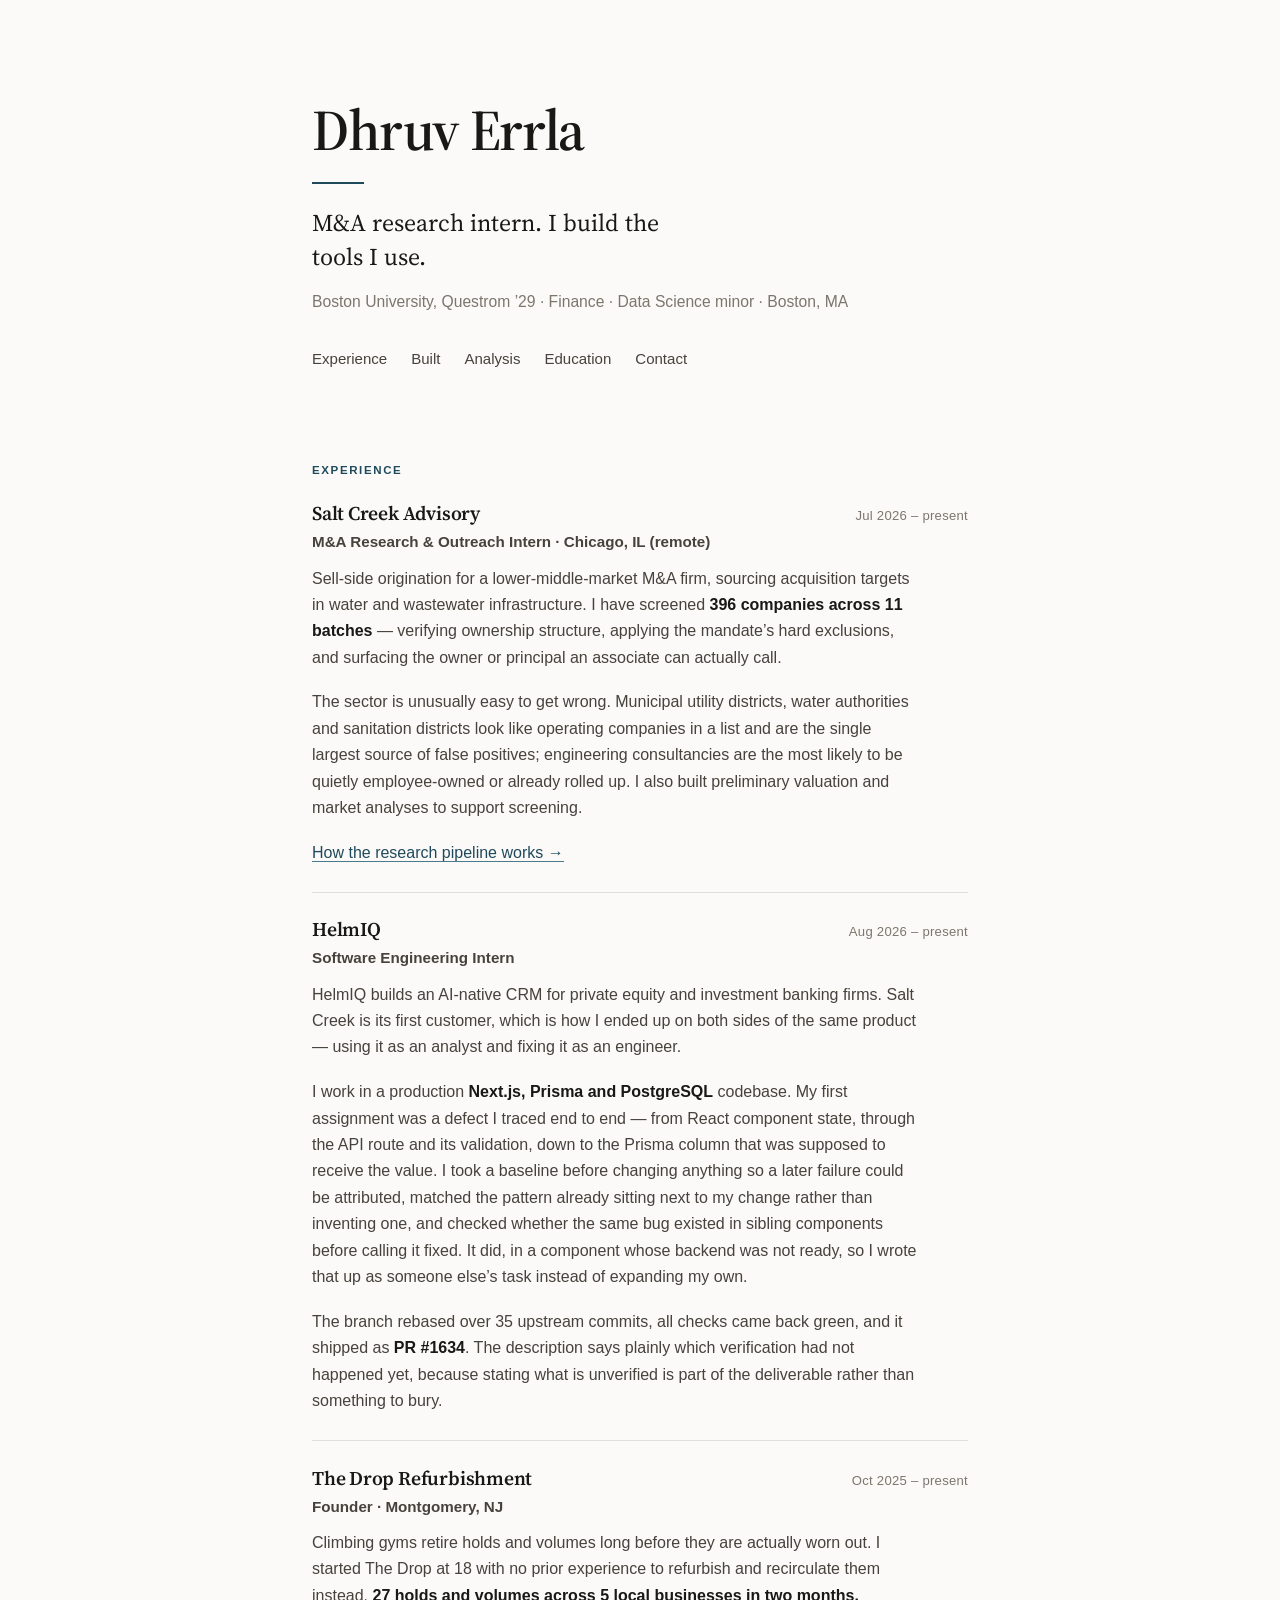
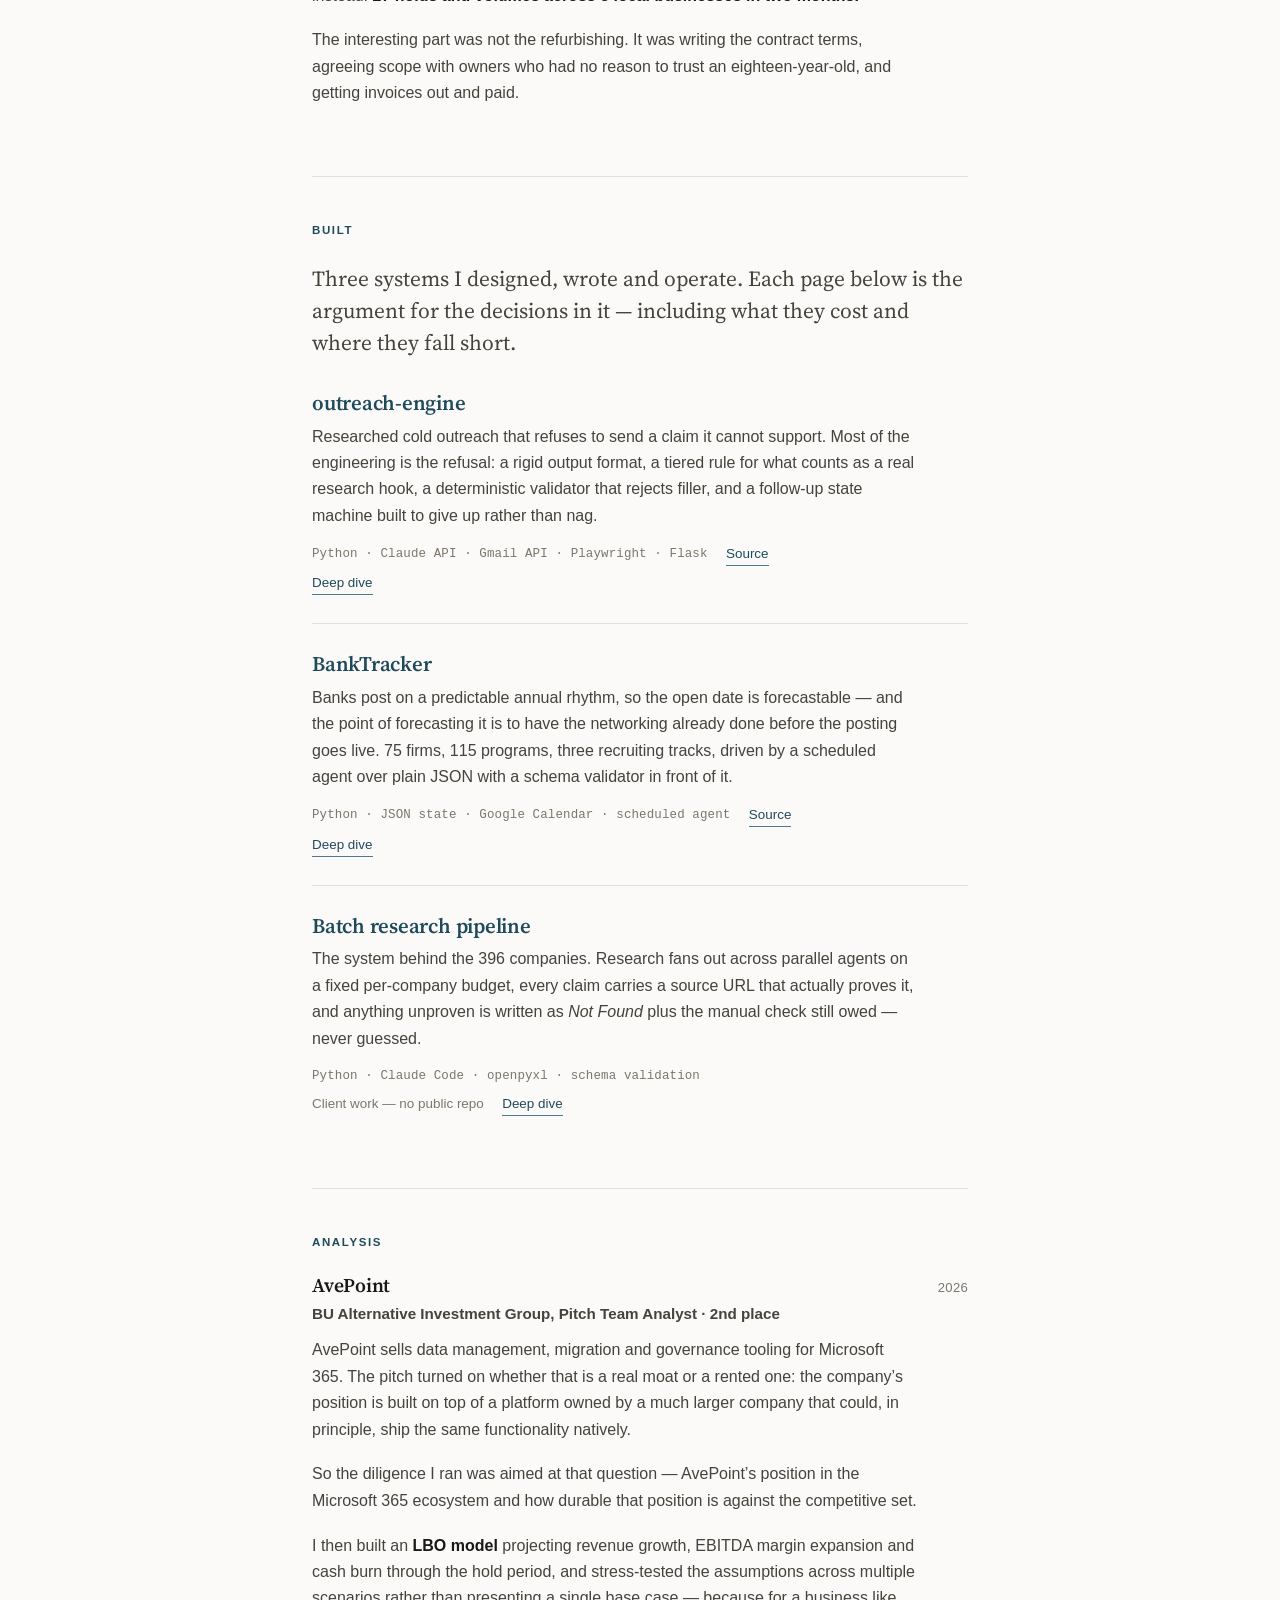
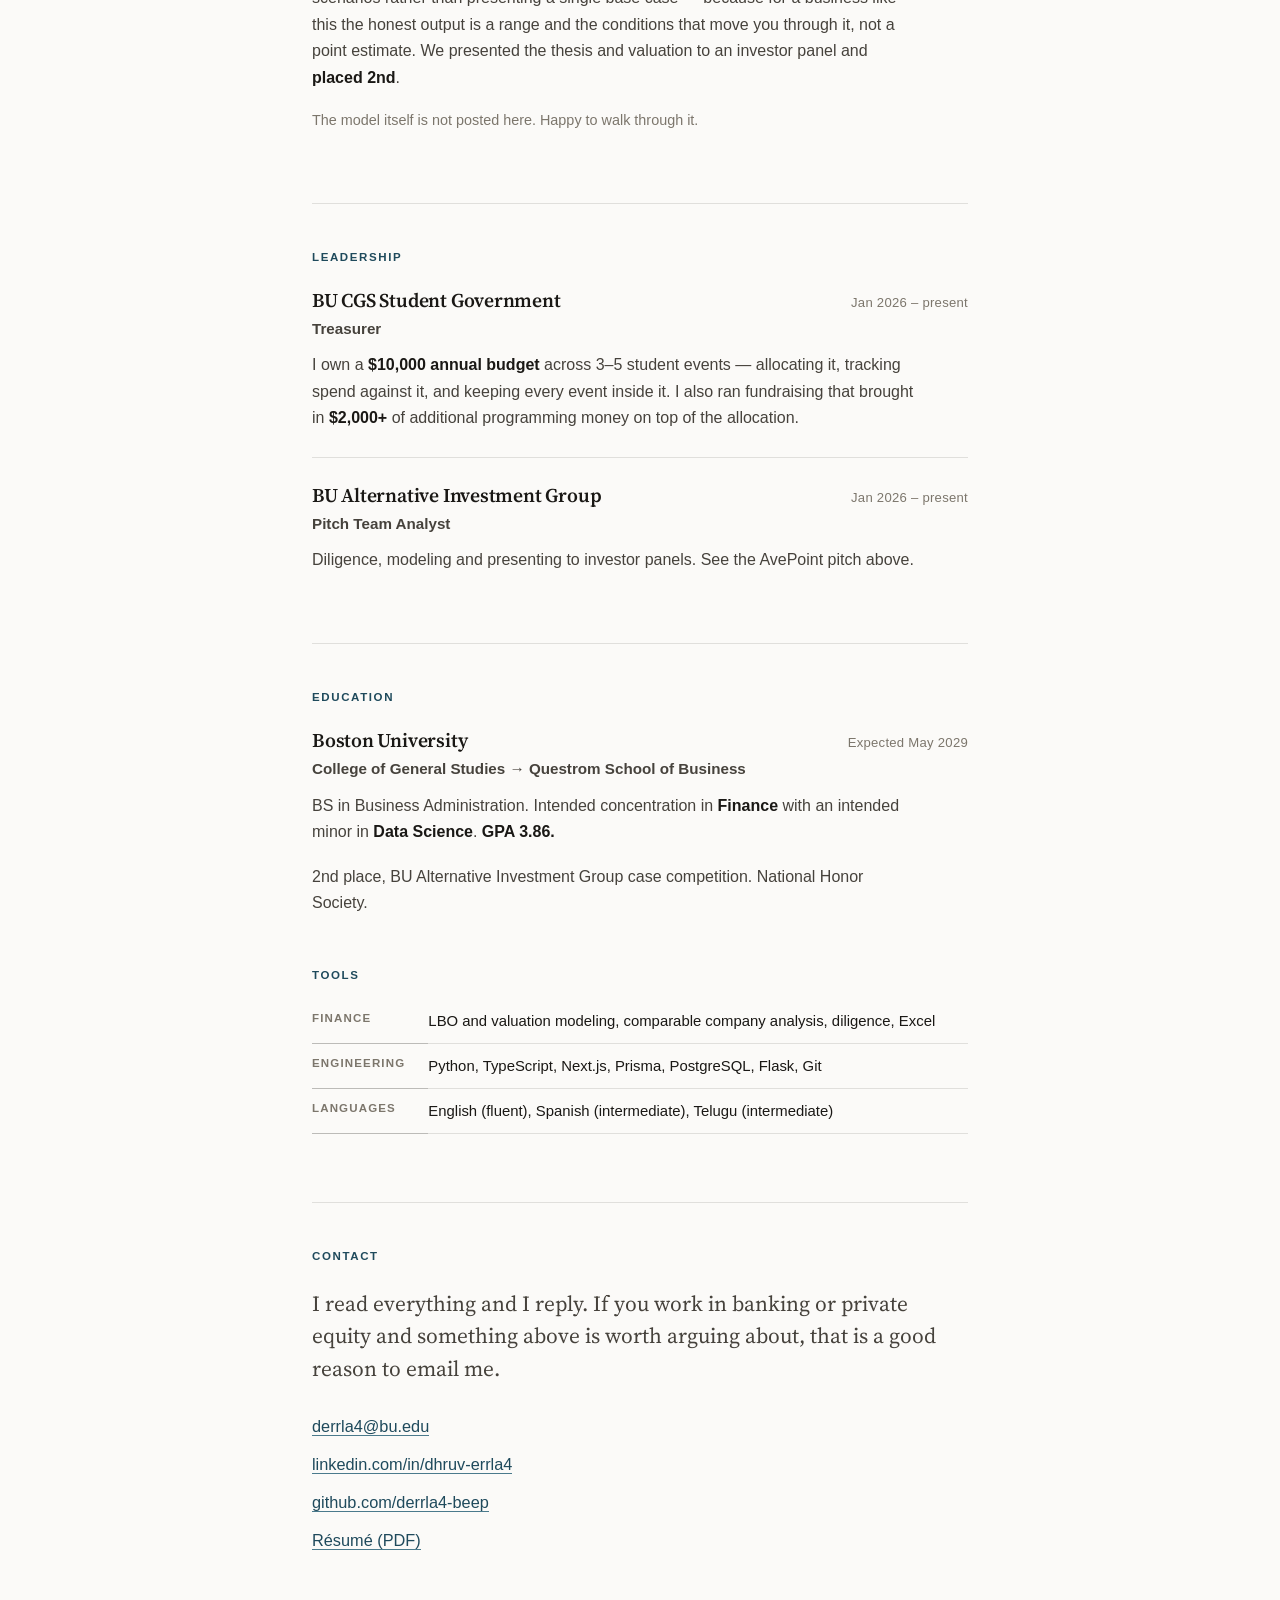
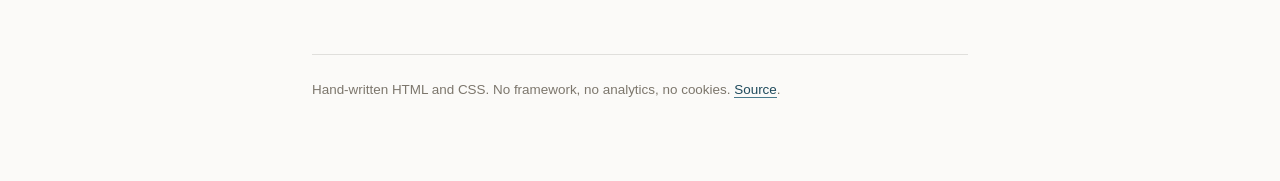
==== index.html @ 996983b5 "Initial commit: personal site Static site for dhruverrla.me. Hand-written HTML and CSS, no build ste" ====
<!doctype html>
<html lang="en">
<head>
<meta charset="utf-8">
<meta name="viewport" content="width=device-width, initial-scale=1">
<title>Dhruv Errla</title>
<meta name="description" content="M&amp;A research intern at Salt Creek Advisory and software engineering intern at HelmIQ. Boston University Questrom 2029, finance and data science.">
<link rel="preconnect" href="https://fonts.googleapis.com">
<link rel="preconnect" href="https://fonts.gstatic.com" crossorigin>
<link rel="stylesheet" href="https://fonts.googleapis.com/css2?family=Source+Serif+4:ital,opsz,wght@0,8..60,400;0,8..60,600;1,8..60,400&display=swap">
<link rel="stylesheet" href="styles.css">
<link rel="icon" href="data:image/svg+xml,<svg xmlns='http://www.w3.org/2000/svg' viewBox='0 0 100 100'><text y='.9em' font-size='90' font-family='Georgia,serif'>D</text></svg>">
</head>
<body>
<a class="skip" href="#main">Skip to content</a>

<div class="page">

<header class="masthead">
  <h1>Dhruv Errla</h1>
  <div class="rule"></div>
  <p class="tagline">M&amp;A research intern. I build the tools I use.</p>
  <p class="affil">Boston University, Questrom &rsquo;29 &middot; Finance &middot; Data Science minor &middot; Boston, MA</p>
  <nav class="nav" aria-label="Sections">
    <a href="#experience">Experience</a>
    <a href="#built">Built</a>
    <a href="#analysis">Analysis</a>
    <a href="#education">Education</a>
    <a href="#contact">Contact</a>
  </nav>
</header>

<main id="main">

<section id="experience">
  <p class="label">Experience</p>

  <article class="entry">
    <div class="entry__head">
      <h2 class="entry__org">Salt Creek Advisory</h2>
      <span class="entry__date">Jul 2026 &ndash; present</span>
    </div>
    <p class="entry__role">M&amp;A Research &amp; Outreach Intern &middot; Chicago, IL (remote)</p>
    <div class="entry__body">
      <p>Sell-side origination for a lower-middle-market M&amp;A firm, sourcing acquisition
      targets in water and wastewater infrastructure. I have screened
      <strong>396 companies across 11 batches</strong> &mdash; verifying ownership structure,
      applying the mandate&rsquo;s hard exclusions, and surfacing the owner or principal an
      associate can actually call.</p>
      <p>The sector is unusually easy to get wrong. Municipal utility districts, water
      authorities and sanitation districts look like operating companies in a list and are
      the single largest source of false positives; engineering consultancies are the most
      likely to be quietly employee-owned or already rolled up. I also built preliminary
      valuation and market analyses to support screening.</p>
      <p><a href="salt-creek.html">How the research pipeline works &rarr;</a></p>
    </div>
  </article>

  <article class="entry">
    <div class="entry__head">
      <h2 class="entry__org">HelmIQ</h2>
      <span class="entry__date">Aug 2026 &ndash; present</span>
    </div>
    <p class="entry__role">Software Engineering Intern</p>
    <div class="entry__body">
      <p>HelmIQ builds an AI-native CRM for private equity and investment banking firms.
      Salt Creek is its first customer, which is how I ended up on both sides of the same
      product &mdash; using it as an analyst and fixing it as an engineer.</p>
      <p>I work in a production <strong>Next.js, Prisma and PostgreSQL</strong> codebase.
      My first assignment was a defect I traced end to end &mdash; from React component state,
      through the API route and its validation, down to the Prisma column that was supposed
      to receive the value. I took a baseline before changing anything so a later failure
      could be attributed, matched the pattern already sitting next to my change rather than
      inventing one, and checked whether the same bug existed in sibling components before
      calling it fixed. It did, in a component whose backend was not ready, so I wrote that
      up as someone else&rsquo;s task instead of expanding my own.</p>
      <p>The branch rebased over 35 upstream commits, all checks came back green, and it
      shipped as <strong>PR&nbsp;#1634</strong>. The description says plainly which
      verification had not happened yet, because stating what is unverified is part of the
      deliverable rather than something to bury.</p>
    </div>
  </article>

  <article class="entry">
    <div class="entry__head">
      <h2 class="entry__org">The Drop Refurbishment</h2>
      <span class="entry__date">Oct 2025 &ndash; present</span>
    </div>
    <p class="entry__role">Founder &middot; Montgomery, NJ</p>
    <div class="entry__body">
      <p>Climbing gyms retire holds and volumes long before they are actually worn out.
      I started The Drop at 18 with no prior experience to refurbish and recirculate them
      instead. <strong>27 holds and volumes across 5 local businesses in two months.</strong></p>
      <p>The interesting part was not the refurbishing. It was writing the contract terms,
      agreeing scope with owners who had no reason to trust an eighteen-year-old, and
      getting invoices out and paid.</p>
    </div>
  </article>
</section>

<section id="built">
  <p class="label">Built</p>
  <p class="lede">Three systems I designed, wrote and operate. Each page below is the
  argument for the decisions in it &mdash; including what they cost and where they fall
  short.</p>

  <article class="project" style="margin-top:2rem">
    <h3 class="project__title"><a href="outreach-engine.html">outreach-engine</a></h3>
    <p class="project__thesis">Researched cold outreach that refuses to send a claim it
    cannot support. Most of the engineering is the refusal: a rigid output format, a tiered
    rule for what counts as a real research hook, a deterministic validator that rejects
    filler, and a follow-up state machine built to give up rather than nag.</p>
    <p class="project__meta">
      <span class="stack">Python &middot; Claude API &middot; Gmail API &middot; Playwright &middot; Flask</span>
      <a href="https://github.com/derrla4-beep/outreach-engine">Source</a>
      <a href="outreach-engine.html">Deep dive</a>
    </p>
  </article>

  <article class="project">
    <h3 class="project__title"><a href="banktracker.html">BankTracker</a></h3>
    <p class="project__thesis">Banks post on a predictable annual rhythm, so the open date
    is forecastable &mdash; and the point of forecasting it is to have the networking already
    done before the posting goes live. 75 firms, 115 programs, three recruiting tracks,
    driven by a scheduled agent over plain JSON with a schema validator in front of it.</p>
    <p class="project__meta">
      <span class="stack">Python &middot; JSON state &middot; Google Calendar &middot; scheduled agent</span>
      <a href="https://github.com/derrla4-beep/BankTracker">Source</a>
      <a href="banktracker.html">Deep dive</a>
    </p>
  </article>

  <article class="project">
    <h3 class="project__title"><a href="salt-creek.html">Batch research pipeline</a></h3>
    <p class="project__thesis">The system behind the 396 companies. Research fans out
    across parallel agents on a fixed per-company budget, every claim carries a source URL
    that actually proves it, and anything unproven is written as <em>Not Found</em> plus the
    manual check still owed &mdash; never guessed.</p>
    <p class="project__meta">
      <span class="stack">Python &middot; Claude Code &middot; openpyxl &middot; schema validation</span>
      <span>Client work &mdash; no public repo</span>
      <a href="salt-creek.html">Deep dive</a>
    </p>
  </article>
</section>

<section id="analysis">
  <p class="label">Analysis</p>

  <article class="entry">
    <div class="entry__head">
      <h2 class="entry__org">AvePoint</h2>
      <span class="entry__date">2026</span>
    </div>
    <p class="entry__role">BU Alternative Investment Group, Pitch Team Analyst &middot; 2nd place</p>
    <div class="entry__body">
      <p>AvePoint sells data management, migration and governance tooling for Microsoft 365.
      The pitch turned on whether that is a real moat or a rented one: the company&rsquo;s
      position is built on top of a platform owned by a much larger company that could, in
      principle, ship the same functionality natively.</p>
      <p>So the diligence I ran was aimed at that question &mdash; AvePoint&rsquo;s position
      in the Microsoft 365 ecosystem and how durable that position is against the competitive
      set.</p>
      <p>I then built an <strong>LBO model</strong> projecting revenue growth, EBITDA margin
      expansion and cash burn through the hold period, and stress-tested the assumptions
      across multiple scenarios rather than presenting a single base case &mdash; because for
      a business like this the honest output is a range and the conditions that move you
      through it, not a point estimate. We presented the thesis and valuation to an investor
      panel and <strong>placed 2nd</strong>.</p>
      <p class="note">The model itself is not posted here. Happy to walk through it.</p>
    </div>
  </article>
</section>

<section id="leadership">
  <p class="label">Leadership</p>

  <article class="entry">
    <div class="entry__head">
      <h2 class="entry__org">BU CGS Student Government</h2>
      <span class="entry__date">Jan 2026 &ndash; present</span>
    </div>
    <p class="entry__role">Treasurer</p>
    <div class="entry__body">
      <p>I own a <strong>$10,000 annual budget</strong> across 3&ndash;5 student events &mdash;
      allocating it, tracking spend against it, and keeping every event inside it. I also
      ran fundraising that brought in <strong>$2,000+</strong> of additional programming
      money on top of the allocation.</p>
    </div>
  </article>

  <article class="entry">
    <div class="entry__head">
      <h2 class="entry__org">BU Alternative Investment Group</h2>
      <span class="entry__date">Jan 2026 &ndash; present</span>
    </div>
    <p class="entry__role">Pitch Team Analyst</p>
    <div class="entry__body">
      <p>Diligence, modeling and presenting to investor panels. See the AvePoint pitch above.</p>
    </div>
  </article>
</section>

<section id="education">
  <p class="label">Education</p>

  <article class="entry">
    <div class="entry__head">
      <h2 class="entry__org">Boston University</h2>
      <span class="entry__date">Expected May 2029</span>
    </div>
    <p class="entry__role">College of General Studies &rarr; Questrom School of Business</p>
    <div class="entry__body">
      <p>BS in Business Administration. Intended concentration in <strong>Finance</strong>
      with an intended minor in <strong>Data Science</strong>. <strong>GPA 3.86.</strong></p>
      <p>2nd place, BU Alternative Investment Group case competition. National Honor Society.</p>
    </div>
  </article>

  <div class="scroll">
  <table>
    <caption class="label" style="text-align:left;margin-bottom:.9rem">Tools</caption>
    <tbody>
      <tr><th scope="row">Finance</th><td>LBO and valuation modeling, comparable company analysis, diligence, Excel</td></tr>
      <tr><th scope="row">Engineering</th><td>Python, TypeScript, Next.js, Prisma, PostgreSQL, Flask, Git</td></tr>
      <tr><th scope="row">Languages</th><td>English (fluent), Spanish (intermediate), Telugu (intermediate)</td></tr>
    </tbody>
  </table>
  </div>
</section>

<section id="contact">
  <p class="label">Contact</p>
  <p class="lede" style="margin-bottom:1.75rem">I read everything and I reply. If you work in
  banking or private equity and something above is worth arguing about, that is a good
  reason to email me.</p>
  <ul class="contact-list">
    <li><a href="mailto:derrla4@bu.edu">derrla4@bu.edu</a></li>
    <li><a href="https://www.linkedin.com/in/dhruv-errla4">linkedin.com/in/dhruv-errla4</a></li>
    <li><a href="https://github.com/derrla4-beep">github.com/derrla4-beep</a></li>
    <li><a href="assets/dhruv-errla-resume.pdf">R&eacute;sum&eacute; (PDF)</a></li>
  </ul>
</section>

</main>

<footer class="colophon">
  <p>Hand-written HTML and CSS. No framework, no analytics, no cookies.
  <a href="https://github.com/derrla4-beep/personal-site">Source</a>.</p>
</footer>

</div>
</body>
</html>
---- styles.css ----
/* ============================================================
   Design tokens. Everything below reads from these.
   Light palette on bare :root; dark redefines tokens only.
   ============================================================ */

:root {
  --ground:        #FBFAF8;
  --ground-inset:  #F4F2ED;
  --ink:           #1A1815;
  --ink-soft:      #46423C;
  --muted:         #7C766C;
  --accent:        #1F4A5C;
  --accent-quiet:  #4A7A8C;
  --rule:          rgba(26, 24, 21, 0.12);
  --rule-strong:   rgba(26, 24, 21, 0.28);

  --serif: "Source Serif 4", "Iowan Old Style", Georgia, "Times New Roman", serif;
  --sans:  -apple-system, BlinkMacSystemFont, "Segoe UI", Inter, Roboto,
           "Helvetica Neue", Arial, sans-serif;
  --mono:  ui-monospace, SFMono-Regular, "SF Mono", Menlo, Consolas,
           "Liberation Mono", monospace;

  --measure: 68ch;
  --page:    46rem;
  --gutter:  clamp(1.25rem, 5vw, 2.5rem);

  color-scheme: light;
}

@media (prefers-color-scheme: dark) {
  :root {
    --ground:        #15171A;
    --ground-inset:  #1D2025;
    --ink:           #E9E7E2;
    --ink-soft:      #BDB9B1;
    --muted:         #8B8981;
    --accent:        #7FB3C4;
    --accent-quiet:  #5D8C9C;
    --rule:          rgba(233, 231, 226, 0.14);
    --rule-strong:   rgba(233, 231, 226, 0.30);

    color-scheme: dark;
  }
}

/* ============================================================
   Base
   ============================================================ */

*, *::before, *::after { box-sizing: border-box; }

html { -webkit-text-size-adjust: 100%; }

body {
  margin: 0;
  background: var(--ground);
  color: var(--ink);
  font-family: var(--sans);
  font-size: 1.0625rem;
  line-height: 1.65;
  font-feature-settings: "kern" 1;
  -webkit-font-smoothing: antialiased;
}

h1, h2, h3, h4 {
  font-family: var(--serif);
  font-weight: 600;
  line-height: 1.18;
  letter-spacing: -0.011em;
  margin: 0;
  text-wrap: balance;
}

p { margin: 0 0 1.15em; max-width: var(--measure); }
p:last-child { margin-bottom: 0; }

a {
  color: var(--accent);
  text-decoration: none;
  border-bottom: 1px solid var(--accent-quiet);
  transition: color .15s ease, border-color .15s ease;
}
a:hover { color: var(--ink); border-bottom-color: var(--ink); }
a:focus-visible {
  outline: 2px solid var(--accent);
  outline-offset: 3px;
  border-radius: 2px;
}

strong { font-weight: 640; color: var(--ink); }
em { font-style: italic; }
code {
  font-family: var(--mono);
  font-size: 0.86em;
  background: var(--ground-inset);
  padding: 0.12em 0.34em;
  border-radius: 2px;
}
hr {
  border: 0;
  border-top: 1px solid var(--rule);
  margin: 0;
}

.skip {
  position: absolute; left: -9999px;
  background: var(--ground); color: var(--ink);
  padding: .6rem 1rem; z-index: 10;
}
.skip:focus { left: var(--gutter); top: .75rem; }

/* ============================================================
   Layout
   ============================================================ */

.page {
  max-width: var(--page);
  margin: 0 auto;
  padding: 0 var(--gutter) 5rem;
}
.page--wide { max-width: 54rem; }

section { padding: 2.75rem 0; border-top: 1px solid var(--rule); }
section:first-of-type { border-top: 0; }

/* Section label - small caps marker in the accent */
.label {
  font-family: var(--sans);
  font-size: 0.72rem;
  font-weight: 620;
  letter-spacing: 0.14em;
  text-transform: uppercase;
  color: var(--accent);
  margin: 0 0 1.4rem;
}

.lede {
  font-family: var(--serif);
  font-size: clamp(1.15rem, 2.4vw, 1.34rem);
  line-height: 1.5;
  color: var(--ink-soft);
}

.note {
  font-size: 0.9rem;
  color: var(--muted);
  max-width: var(--measure);
}

/* ============================================================
   Masthead
   ============================================================ */

.masthead { padding: clamp(3.5rem, 9vw, 6rem) 0 2.75rem; }

.masthead h1 {
  font-size: clamp(2.4rem, 7vw, 3.6rem);
  letter-spacing: -0.024em;
  margin-bottom: 1.1rem;
}

.masthead .rule {
  width: 3.25rem;
  height: 2px;
  background: var(--accent);
  margin-bottom: 1.4rem;
}

.masthead .tagline {
  font-family: var(--serif);
  font-size: clamp(1.2rem, 3vw, 1.5rem);
  line-height: 1.4;
  color: var(--ink);
  max-width: 30ch;
  margin-bottom: 1rem;
}

.masthead .affil {
  color: var(--muted);
  font-size: 0.98rem;
  margin-bottom: 2rem;
}

/* ============================================================
   Nav
   ============================================================ */

.nav {
  display: flex;
  flex-wrap: wrap;
  gap: 0.35rem 1.5rem;
  font-size: 0.94rem;
}
.nav a {
  border-bottom: 1px solid transparent;
  color: var(--ink-soft);
}
.nav a:hover { color: var(--accent); border-bottom-color: var(--accent); }

/* Back link on sub-pages */
.backlink {
  display: inline-block;
  font-size: 0.88rem;
  color: var(--muted);
  border-bottom: 0;
  margin-bottom: 2.5rem;
}
.backlink:hover { color: var(--accent); border-bottom: 0; }

/* ============================================================
   Entries (experience, leadership, education)
   ============================================================ */

.entry { padding: 1.6rem 0; border-top: 1px solid var(--rule); }
.entry:first-of-type { border-top: 0; padding-top: 0; }

.entry__head {
  display: flex;
  flex-wrap: wrap;
  align-items: baseline;
  justify-content: space-between;
  gap: 0.25rem 1rem;
  margin-bottom: 0.15rem;
}
.entry__org { font-size: 1.22rem; }
.entry__date {
  font-family: var(--sans);
  font-size: 0.82rem;
  color: var(--muted);
  letter-spacing: 0.02em;
  white-space: nowrap;
}
.entry__role {
  font-size: 0.95rem;
  color: var(--ink-soft);
  font-weight: 560;
  margin-bottom: 0.7rem;
}
.entry__body { font-size: 1rem; color: var(--ink-soft); }
.entry__body strong { color: var(--ink); }

/* ============================================================
   Project list
   ============================================================ */

.project { padding: 1.75rem 0; border-top: 1px solid var(--rule); }
.project:first-of-type { border-top: 0; padding-top: 0; }

.project__title { font-size: 1.3rem; margin-bottom: 0.5rem; }
.project__title a { border-bottom: 0; }
.project__title a:hover { border-bottom: 0; color: var(--accent); }

.project__thesis {
  font-size: 1rem;
  color: var(--ink-soft);
  margin-bottom: 0.85rem;
}

.project__meta {
  display: flex;
  flex-wrap: wrap;
  align-items: center;
  gap: 0.4rem 1.15rem;
  font-size: 0.84rem;
  color: var(--muted);
}
.stack { font-family: var(--mono); font-size: 0.78rem; letter-spacing: 0.01em; }

/* ============================================================
   Sub-page article body
   ============================================================ */

.article h2 {
  font-size: clamp(1.4rem, 3.4vw, 1.7rem);
  margin: 2.75rem 0 0.9rem;
  padding-top: 2.25rem;
  border-top: 1px solid var(--rule);
}
.article h2:first-of-type { border-top: 0; padding-top: 0; margin-top: 2rem; }

.article h3 {
  font-size: 1.1rem;
  margin: 1.9rem 0 0.5rem;
  color: var(--ink);
}

.article ul { padding-left: 1.15rem; margin: 0 0 1.15em; max-width: var(--measure); }
.article li { margin-bottom: 0.55em; }
.article li::marker { color: var(--accent-quiet); }

/* A decision block: the claim, then what it cost */
.decision { padding: 1.4rem 0; border-top: 1px solid var(--rule); }
.decision:first-of-type { border-top: 0; }
.decision h3 { margin-top: 0; font-family: var(--serif); font-size: 1.12rem; }
.cost {
  font-size: 0.92rem;
  color: var(--muted);
  border-left: 2px solid var(--rule-strong);
  padding-left: 0.9rem;
  margin-top: 0.9rem;
  max-width: var(--measure);
}
.cost strong { color: var(--ink-soft); font-weight: 620; }

/* Pull quote - one rule that governs a system */
.rulebox {
  border-left: 2px solid var(--accent);
  padding: 0.15rem 0 0.15rem 1.15rem;
  margin: 1.5rem 0;
  max-width: var(--measure);
}
.rulebox p {
  font-family: var(--serif);
  font-size: 1.12rem;
  line-height: 1.5;
  color: var(--ink);
}

/* ============================================================
   Metrics
   ============================================================ */

.metrics {
  display: grid;
  grid-template-columns: repeat(auto-fit, minmax(7.5rem, 1fr));
  gap: 1.5rem 1.25rem;
  margin: 1.75rem 0;
  padding: 1.5rem 0;
  border-top: 1px solid var(--rule);
  border-bottom: 1px solid var(--rule);
}
.metric__value {
  font-family: var(--serif);
  font-size: 1.85rem;
  line-height: 1;
  color: var(--ink);
  margin-bottom: 0.4rem;
}
.metric__label {
  font-size: 0.78rem;
  color: var(--muted);
  line-height: 1.35;
}

/* ============================================================
   Tables and scroll containers
   ============================================================ */

.scroll { overflow-x: auto; margin: 1.5rem 0; -webkit-overflow-scrolling: touch; }

table {
  border-collapse: collapse;
  width: 100%;
  min-width: 26rem;
  font-size: 0.93rem;
}
th, td {
  text-align: left;
  padding: 0.6rem 1rem 0.6rem 0;
  border-bottom: 1px solid var(--rule);
  vertical-align: top;
}
th {
  font-size: 0.72rem;
  letter-spacing: 0.1em;
  text-transform: uppercase;
  color: var(--muted);
  font-weight: 620;
  border-bottom-color: var(--rule-strong);
}
td:last-child, th:last-child { padding-right: 0; }

/* ============================================================
   Diagram
   ============================================================ */

.diagram { margin: 1.75rem 0; }
.diagram svg { display: block; width: 100%; height: auto; min-width: 30rem; }
.diagram figcaption {
  font-size: 0.84rem;
  color: var(--muted);
  margin-top: 0.85rem;
  max-width: var(--measure);
}
.d-box  { fill: var(--ground-inset); stroke: var(--rule-strong); stroke-width: 1; }
.d-lane { fill: none; stroke: var(--rule); stroke-width: 1; stroke-dasharray: 3 3; }
.d-title{ fill: var(--ink); font-family: var(--sans); font-size: 12.5px; font-weight: 600; }
.d-sub  { fill: var(--muted); font-family: var(--mono); font-size: 10.5px; }
.d-lane-label {
  fill: var(--accent); font-family: var(--sans); font-size: 9.5px;
  font-weight: 620; letter-spacing: 0.12em;
}
.d-line { stroke: var(--rule-strong); stroke-width: 1.25; fill: none; }
.d-line--soft { stroke: var(--rule-strong); stroke-width: 1.25; fill: none; stroke-dasharray: 4 3; }
.d-head { fill: var(--rule-strong); }
.d-store{ fill: none; stroke: var(--accent-quiet); stroke-width: 1.25; }
.d-store-label { fill: var(--accent); font-family: var(--mono); font-size: 10px; }

/* ============================================================
   Contact
   ============================================================ */

.contact-list {
  list-style: none;
  padding: 0;
  margin: 0;
  display: grid;
  gap: 0.7rem;
  font-size: 1.02rem;
}

.colophon {
  margin-top: 3.5rem;
  padding-top: 1.5rem;
  border-top: 1px solid var(--rule);
  font-size: 0.84rem;
  color: var(--muted);
}

/* ============================================================
   Narrow screens
   ============================================================ */

@media (max-width: 46rem) {
  body { font-size: 1rem; }
  .entry__head { flex-direction: column; }
  .entry__date { order: -1; }
  .metrics { grid-template-columns: repeat(2, 1fr); }
}

@media (prefers-reduced-motion: reduce) {
  * { transition: none !important; animation: none !important; }
}

@media print {
  body { background: #fff; color: #000; }
  .nav, .backlink { display: none; }
  a { color: #000; border-bottom: 0; }
}
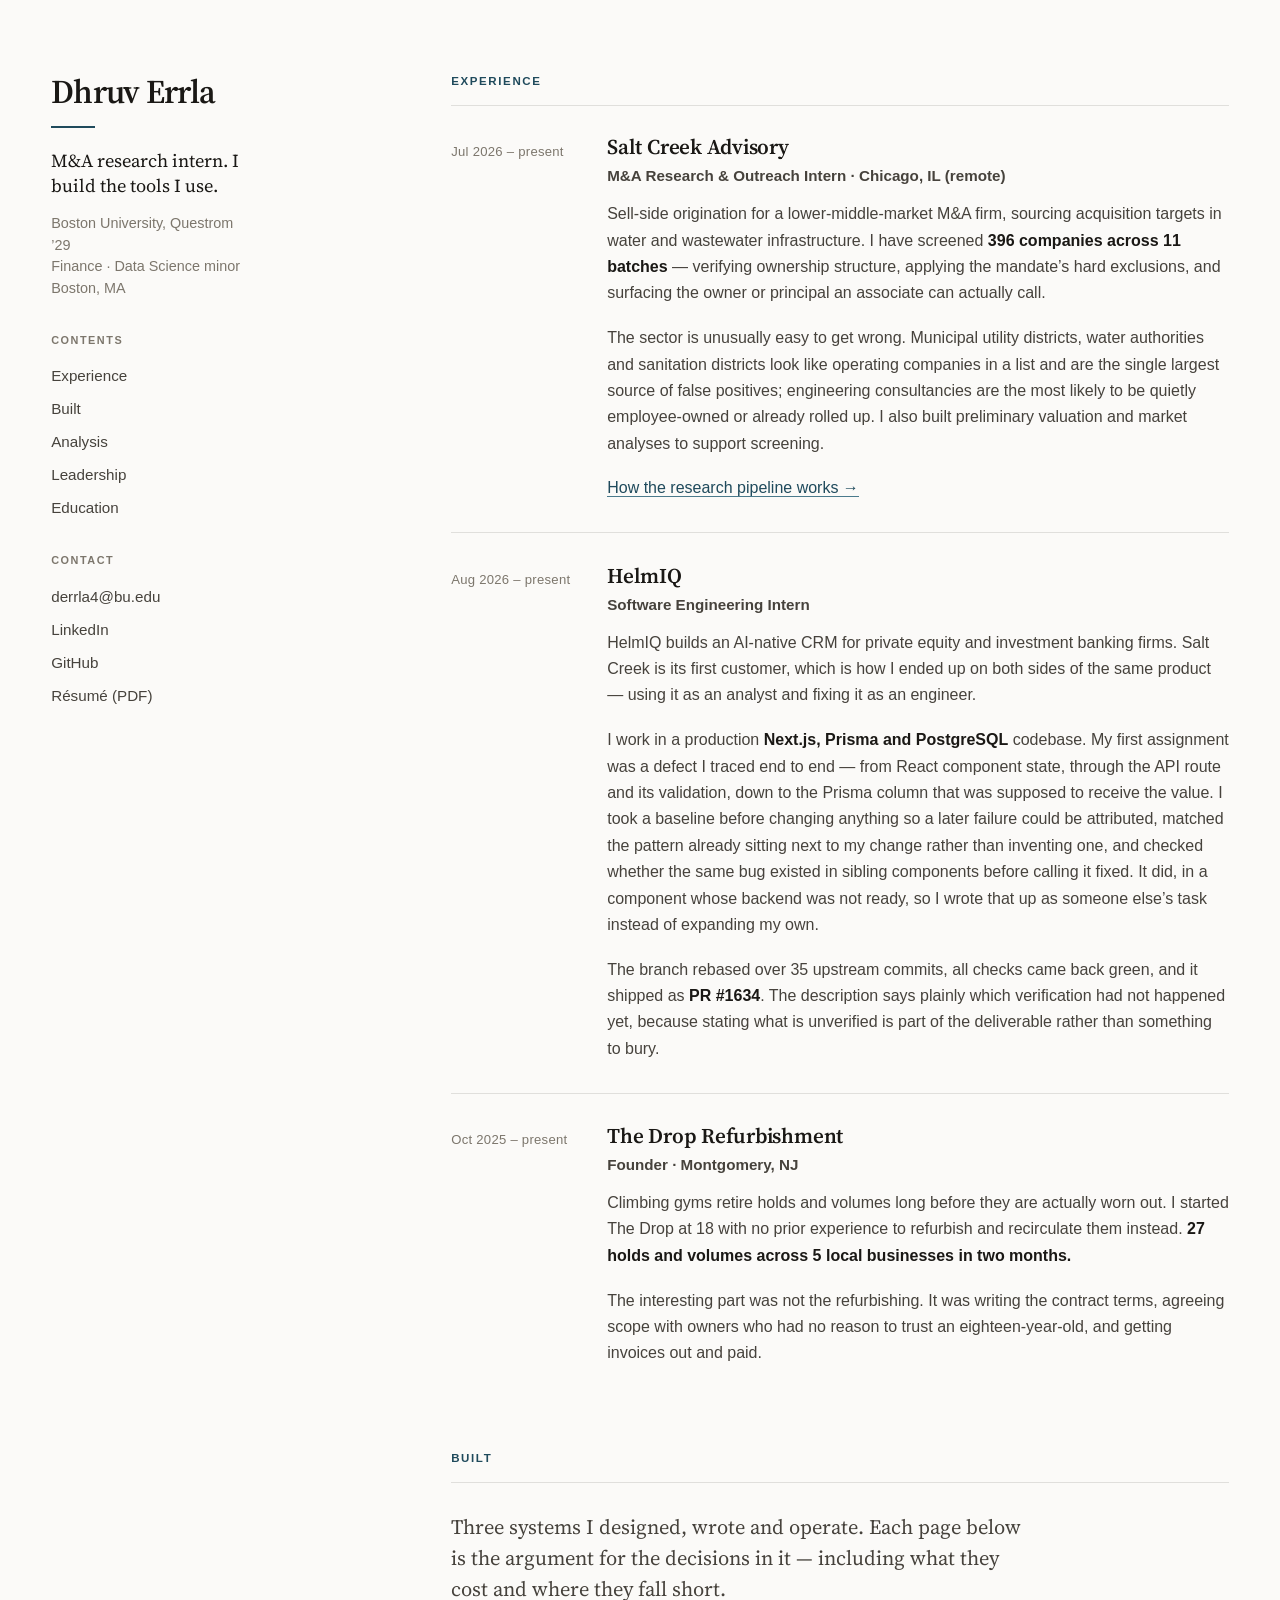
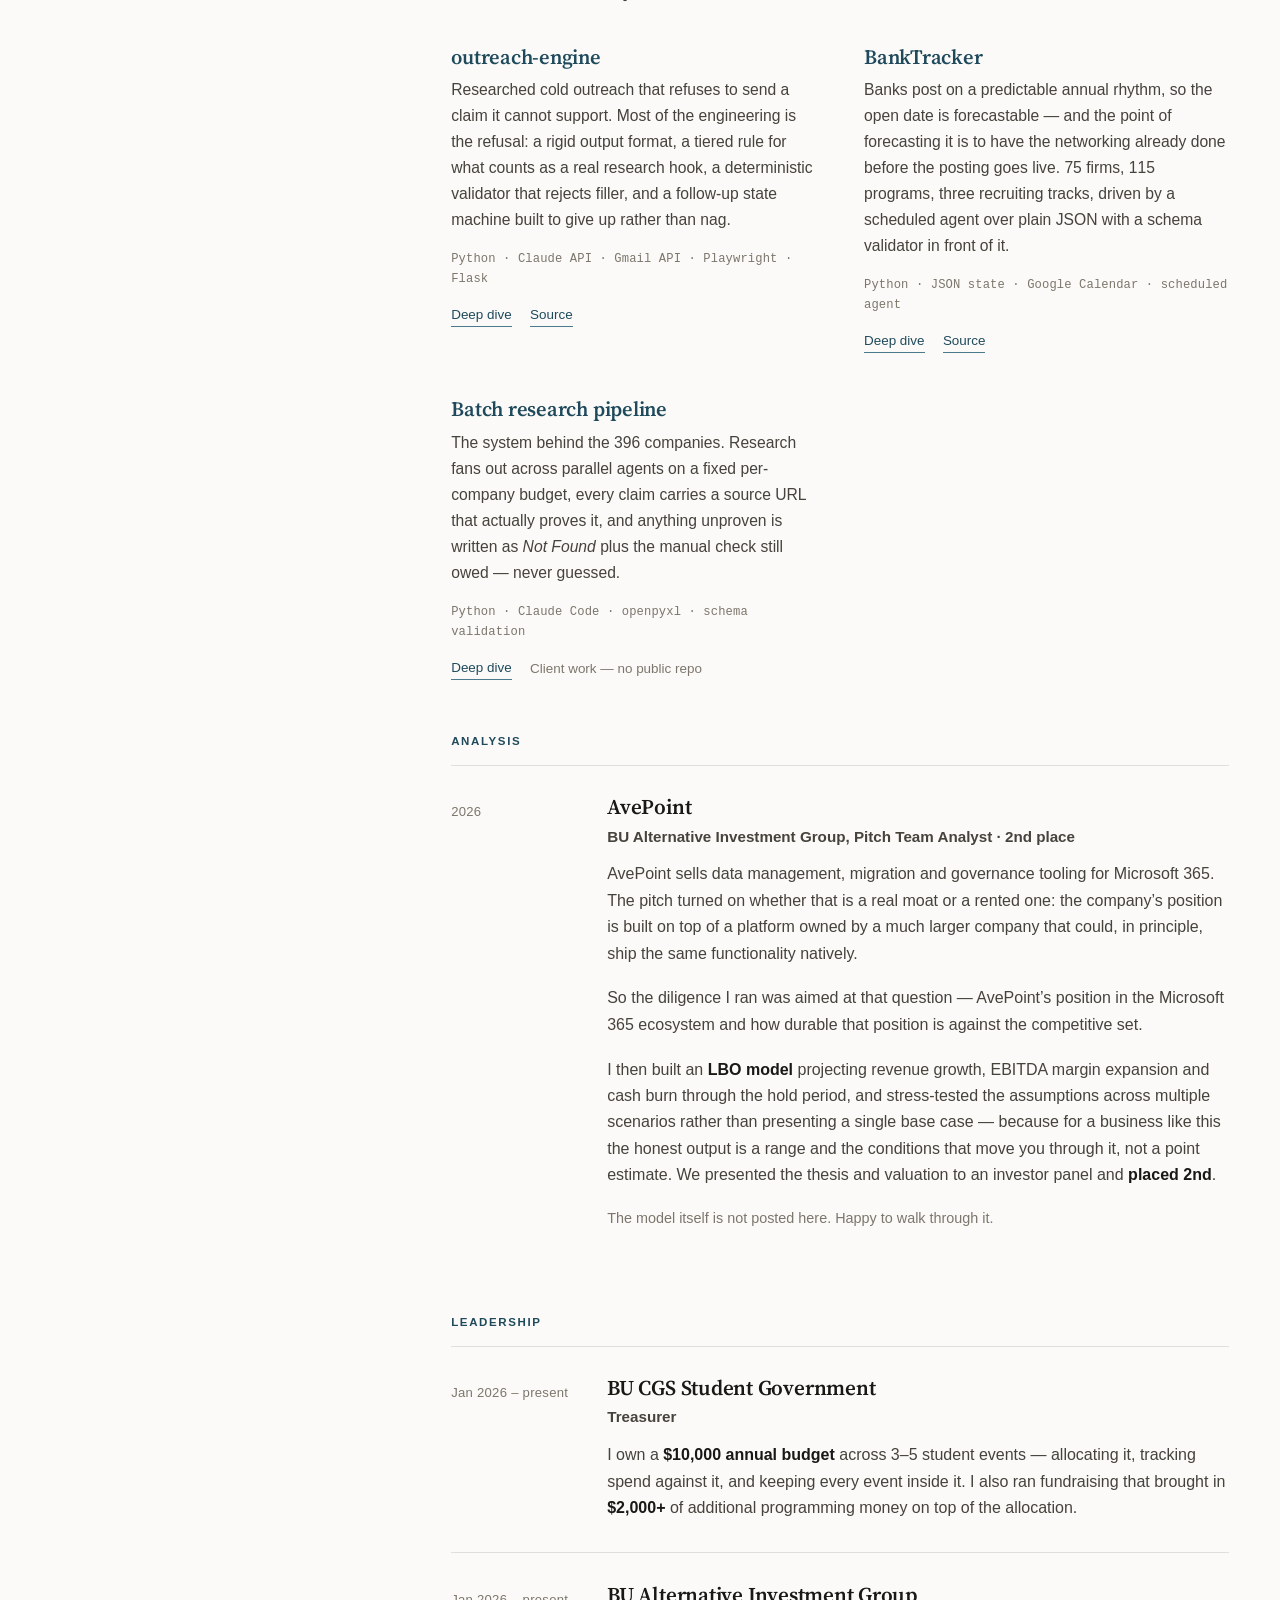
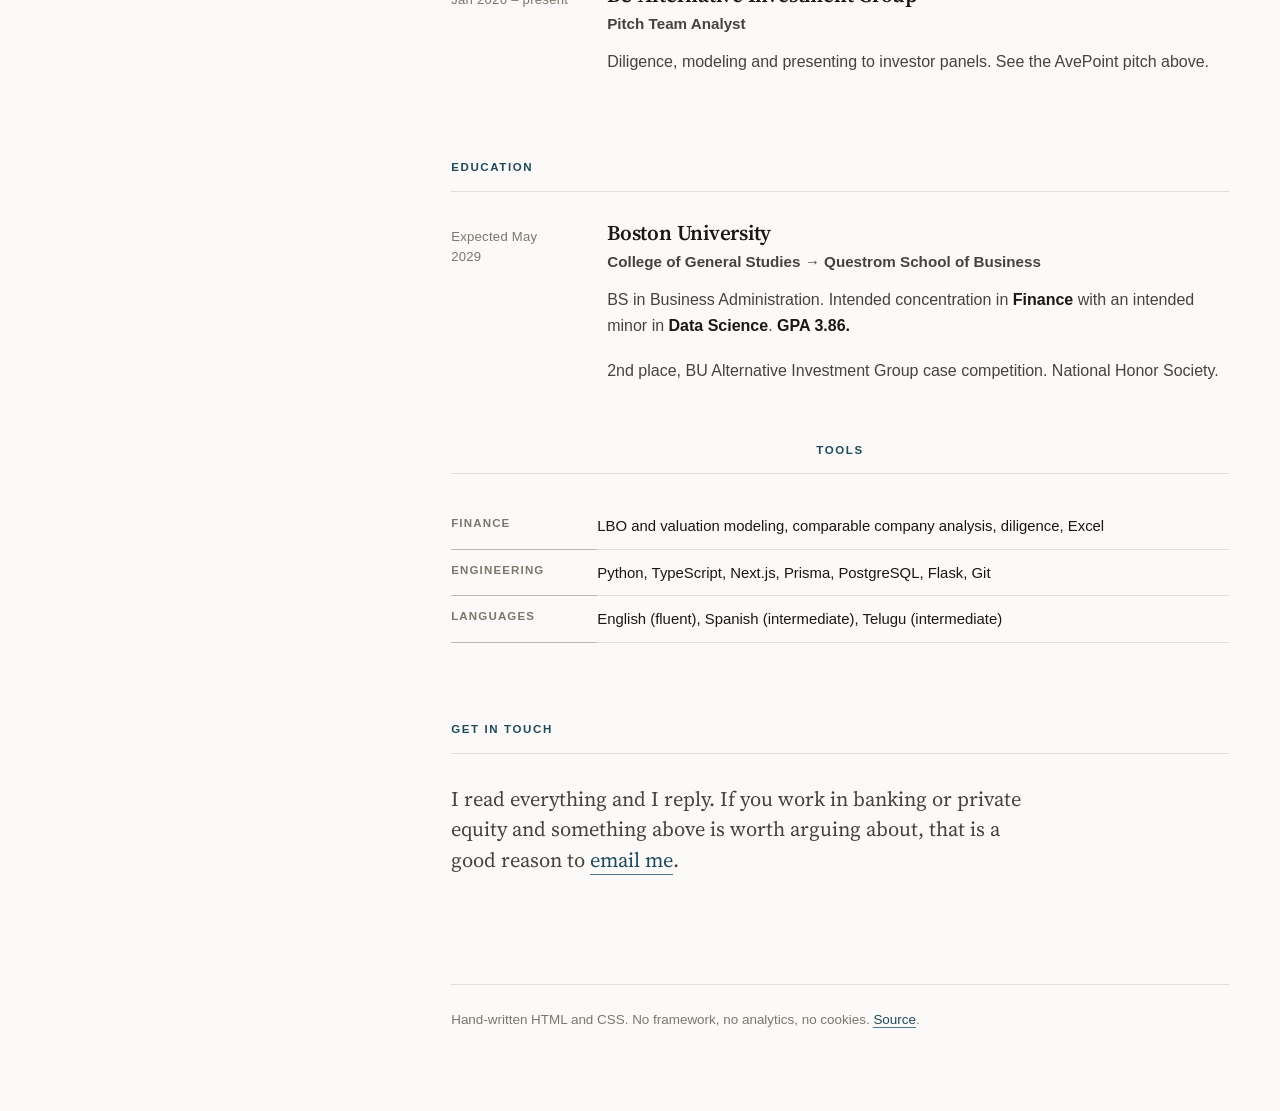
==== commit 1d5b6cd0: "Fill the screen: sticky rail layout, and keep the site out of search The old layout was a 736px colu" ====
--- a/index.html
+++ b/index.html
@@ -5,6 +5,7 @@
 <meta name="viewport" content="width=device-width, initial-scale=1">
 <title>Dhruv Errla</title>
 <meta name="description" content="M&amp;A research intern at Salt Creek Advisory and software engineering intern at HelmIQ. Boston University Questrom 2029, finance and data science.">
+<meta name="robots" content="noindex, nofollow">
 <link rel="preconnect" href="https://fonts.googleapis.com">
 <link rel="preconnect" href="https://fonts.gstatic.com" crossorigin>
 <link rel="stylesheet" href="https://fonts.googleapis.com/css2?family=Source+Serif+4:ital,opsz,wght@0,8..60,400;0,8..60,600;1,8..60,400&display=swap">
@@ -14,160 +15,182 @@
 <body>
 <a class="skip" href="#main">Skip to content</a>
 
-<div class="page">
-
-<header class="masthead">
-  <h1>Dhruv Errla</h1>
+<div class="shell">
+
+<aside class="rail">
+  <h1 class="rail__name">Dhruv Errla</h1>
   <div class="rule"></div>
-  <p class="tagline">M&amp;A research intern. I build the tools I use.</p>
-  <p class="affil">Boston University, Questrom &rsquo;29 &middot; Finance &middot; Data Science minor &middot; Boston, MA</p>
-  <nav class="nav" aria-label="Sections">
-    <a href="#experience">Experience</a>
-    <a href="#built">Built</a>
-    <a href="#analysis">Analysis</a>
-    <a href="#education">Education</a>
-    <a href="#contact">Contact</a>
+  <p class="rail__tagline">M&amp;A research intern. I build the tools I use.</p>
+  <p class="rail__affil">Boston University, Questrom &rsquo;29<br>
+  Finance &middot; Data Science minor<br>
+  Boston, MA</p>
+
+  <nav aria-label="Sections">
+    <p class="rail__label">Contents</p>
+    <ul class="rail__nav">
+      <li><a href="#experience">Experience</a></li>
+      <li><a href="#built">Built</a></li>
+      <li><a href="#analysis">Analysis</a></li>
+      <li><a href="#leadership">Leadership</a></li>
+      <li><a href="#education">Education</a></li>
+    </ul>
   </nav>
-</header>
-
-<main id="main">
+
+  <p class="rail__label">Contact</p>
+  <ul class="rail__contact">
+    <li><a href="mailto:derrla4@bu.edu">derrla4@bu.edu</a></li>
+    <li><a href="https://www.linkedin.com/in/dhruv-errla4">LinkedIn</a></li>
+    <li><a href="https://github.com/derrla4-beep">GitHub</a></li>
+    <li><a href="assets/dhruv-errla-resume.pdf">R&eacute;sum&eacute; (PDF)</a></li>
+  </ul>
+</aside>
+
+<main id="main" class="content">
 
 <section id="experience">
   <p class="label">Experience</p>
 
   <article class="entry">
-    <div class="entry__head">
+    <p class="entry__date">Jul 2026 &ndash; present</p>
+    <div class="entry__main">
       <h2 class="entry__org">Salt Creek Advisory</h2>
-      <span class="entry__date">Jul 2026 &ndash; present</span>
-    </div>
-    <p class="entry__role">M&amp;A Research &amp; Outreach Intern &middot; Chicago, IL (remote)</p>
-    <div class="entry__body">
-      <p>Sell-side origination for a lower-middle-market M&amp;A firm, sourcing acquisition
-      targets in water and wastewater infrastructure. I have screened
-      <strong>396 companies across 11 batches</strong> &mdash; verifying ownership structure,
-      applying the mandate&rsquo;s hard exclusions, and surfacing the owner or principal an
-      associate can actually call.</p>
-      <p>The sector is unusually easy to get wrong. Municipal utility districts, water
-      authorities and sanitation districts look like operating companies in a list and are
-      the single largest source of false positives; engineering consultancies are the most
-      likely to be quietly employee-owned or already rolled up. I also built preliminary
-      valuation and market analyses to support screening.</p>
-      <p><a href="salt-creek.html">How the research pipeline works &rarr;</a></p>
-    </div>
-  </article>
-
-  <article class="entry">
-    <div class="entry__head">
+      <p class="entry__role">M&amp;A Research &amp; Outreach Intern &middot; Chicago, IL (remote)</p>
+      <div class="entry__body">
+        <p>Sell-side origination for a lower-middle-market M&amp;A firm, sourcing acquisition
+        targets in water and wastewater infrastructure. I have screened
+        <strong>396 companies across 11 batches</strong> &mdash; verifying ownership structure,
+        applying the mandate&rsquo;s hard exclusions, and surfacing the owner or principal an
+        associate can actually call.</p>
+        <p>The sector is unusually easy to get wrong. Municipal utility districts, water
+        authorities and sanitation districts look like operating companies in a list and are
+        the single largest source of false positives; engineering consultancies are the most
+        likely to be quietly employee-owned or already rolled up. I also built preliminary
+        valuation and market analyses to support screening.</p>
+        <p><a href="salt-creek.html">How the research pipeline works &rarr;</a></p>
+      </div>
+    </div>
+  </article>
+
+  <article class="entry">
+    <p class="entry__date">Aug 2026 &ndash; present</p>
+    <div class="entry__main">
       <h2 class="entry__org">HelmIQ</h2>
-      <span class="entry__date">Aug 2026 &ndash; present</span>
-    </div>
-    <p class="entry__role">Software Engineering Intern</p>
-    <div class="entry__body">
-      <p>HelmIQ builds an AI-native CRM for private equity and investment banking firms.
-      Salt Creek is its first customer, which is how I ended up on both sides of the same
-      product &mdash; using it as an analyst and fixing it as an engineer.</p>
-      <p>I work in a production <strong>Next.js, Prisma and PostgreSQL</strong> codebase.
-      My first assignment was a defect I traced end to end &mdash; from React component state,
-      through the API route and its validation, down to the Prisma column that was supposed
-      to receive the value. I took a baseline before changing anything so a later failure
-      could be attributed, matched the pattern already sitting next to my change rather than
-      inventing one, and checked whether the same bug existed in sibling components before
-      calling it fixed. It did, in a component whose backend was not ready, so I wrote that
-      up as someone else&rsquo;s task instead of expanding my own.</p>
-      <p>The branch rebased over 35 upstream commits, all checks came back green, and it
-      shipped as <strong>PR&nbsp;#1634</strong>. The description says plainly which
-      verification had not happened yet, because stating what is unverified is part of the
-      deliverable rather than something to bury.</p>
-    </div>
-  </article>
-
-  <article class="entry">
-    <div class="entry__head">
+      <p class="entry__role">Software Engineering Intern</p>
+      <div class="entry__body">
+        <p>HelmIQ builds an AI-native CRM for private equity and investment banking firms.
+        Salt Creek is its first customer, which is how I ended up on both sides of the same
+        product &mdash; using it as an analyst and fixing it as an engineer.</p>
+        <p>I work in a production <strong>Next.js, Prisma and PostgreSQL</strong> codebase.
+        My first assignment was a defect I traced end to end &mdash; from React component state,
+        through the API route and its validation, down to the Prisma column that was supposed
+        to receive the value. I took a baseline before changing anything so a later failure
+        could be attributed, matched the pattern already sitting next to my change rather than
+        inventing one, and checked whether the same bug existed in sibling components before
+        calling it fixed. It did, in a component whose backend was not ready, so I wrote that
+        up as someone else&rsquo;s task instead of expanding my own.</p>
+        <p>The branch rebased over 35 upstream commits, all checks came back green, and it
+        shipped as <strong>PR&nbsp;#1634</strong>. The description says plainly which
+        verification had not happened yet, because stating what is unverified is part of the
+        deliverable rather than something to bury.</p>
+      </div>
+    </div>
+  </article>
+
+  <article class="entry">
+    <p class="entry__date">Oct 2025 &ndash; present</p>
+    <div class="entry__main">
       <h2 class="entry__org">The Drop Refurbishment</h2>
-      <span class="entry__date">Oct 2025 &ndash; present</span>
-    </div>
-    <p class="entry__role">Founder &middot; Montgomery, NJ</p>
-    <div class="entry__body">
-      <p>Climbing gyms retire holds and volumes long before they are actually worn out.
-      I started The Drop at 18 with no prior experience to refurbish and recirculate them
-      instead. <strong>27 holds and volumes across 5 local businesses in two months.</strong></p>
-      <p>The interesting part was not the refurbishing. It was writing the contract terms,
-      agreeing scope with owners who had no reason to trust an eighteen-year-old, and
-      getting invoices out and paid.</p>
+      <p class="entry__role">Founder &middot; Montgomery, NJ</p>
+      <div class="entry__body">
+        <p>Climbing gyms retire holds and volumes long before they are actually worn out.
+        I started The Drop at 18 with no prior experience to refurbish and recirculate them
+        instead. <strong>27 holds and volumes across 5 local businesses in two months.</strong></p>
+        <p>The interesting part was not the refurbishing. It was writing the contract terms,
+        agreeing scope with owners who had no reason to trust an eighteen-year-old, and
+        getting invoices out and paid.</p>
+      </div>
     </div>
   </article>
 </section>
 
 <section id="built">
   <p class="label">Built</p>
-  <p class="lede">Three systems I designed, wrote and operate. Each page below is the
-  argument for the decisions in it &mdash; including what they cost and where they fall
-  short.</p>
-
-  <article class="project" style="margin-top:2rem">
-    <h3 class="project__title"><a href="outreach-engine.html">outreach-engine</a></h3>
-    <p class="project__thesis">Researched cold outreach that refuses to send a claim it
-    cannot support. Most of the engineering is the refusal: a rigid output format, a tiered
-    rule for what counts as a real research hook, a deterministic validator that rejects
-    filler, and a follow-up state machine built to give up rather than nag.</p>
-    <p class="project__meta">
-      <span class="stack">Python &middot; Claude API &middot; Gmail API &middot; Playwright &middot; Flask</span>
-      <a href="https://github.com/derrla4-beep/outreach-engine">Source</a>
-      <a href="outreach-engine.html">Deep dive</a>
-    </p>
-  </article>
-
-  <article class="project">
-    <h3 class="project__title"><a href="banktracker.html">BankTracker</a></h3>
-    <p class="project__thesis">Banks post on a predictable annual rhythm, so the open date
-    is forecastable &mdash; and the point of forecasting it is to have the networking already
-    done before the posting goes live. 75 firms, 115 programs, three recruiting tracks,
-    driven by a scheduled agent over plain JSON with a schema validator in front of it.</p>
-    <p class="project__meta">
-      <span class="stack">Python &middot; JSON state &middot; Google Calendar &middot; scheduled agent</span>
-      <a href="https://github.com/derrla4-beep/BankTracker">Source</a>
-      <a href="banktracker.html">Deep dive</a>
-    </p>
-  </article>
-
-  <article class="project">
-    <h3 class="project__title"><a href="salt-creek.html">Batch research pipeline</a></h3>
-    <p class="project__thesis">The system behind the 396 companies. Research fans out
-    across parallel agents on a fixed per-company budget, every claim carries a source URL
-    that actually proves it, and anything unproven is written as <em>Not Found</em> plus the
-    manual check still owed &mdash; never guessed.</p>
-    <p class="project__meta">
-      <span class="stack">Python &middot; Claude Code &middot; openpyxl &middot; schema validation</span>
-      <span>Client work &mdash; no public repo</span>
-      <a href="salt-creek.html">Deep dive</a>
-    </p>
-  </article>
+  <p class="lede" style="margin-bottom:2.5rem">Three systems I designed, wrote and operate.
+  Each page below is the argument for the decisions in it &mdash; including what they cost
+  and where they fall short.</p>
+
+  <div class="projects">
+    <article class="project">
+      <h3 class="project__title"><a href="outreach-engine.html">outreach-engine</a></h3>
+      <p class="project__thesis">Researched cold outreach that refuses to send a claim it
+      cannot support. Most of the engineering is the refusal: a rigid output format, a tiered
+      rule for what counts as a real research hook, a deterministic validator that rejects
+      filler, and a follow-up state machine built to give up rather than nag.</p>
+      <p class="project__meta">
+        <span class="stack">Python &middot; Claude API &middot; Gmail API &middot; Playwright &middot; Flask</span>
+      </p>
+      <p class="project__meta" style="margin-top:.5rem">
+        <a href="outreach-engine.html">Deep dive</a>
+        <a href="https://github.com/derrla4-beep/outreach-engine">Source</a>
+      </p>
+    </article>
+
+    <article class="project">
+      <h3 class="project__title"><a href="banktracker.html">BankTracker</a></h3>
+      <p class="project__thesis">Banks post on a predictable annual rhythm, so the open date
+      is forecastable &mdash; and the point of forecasting it is to have the networking already
+      done before the posting goes live. 75 firms, 115 programs, three recruiting tracks,
+      driven by a scheduled agent over plain JSON with a schema validator in front of it.</p>
+      <p class="project__meta">
+        <span class="stack">Python &middot; JSON state &middot; Google Calendar &middot; scheduled agent</span>
+      </p>
+      <p class="project__meta" style="margin-top:.5rem">
+        <a href="banktracker.html">Deep dive</a>
+        <a href="https://github.com/derrla4-beep/BankTracker">Source</a>
+      </p>
+    </article>
+
+    <article class="project">
+      <h3 class="project__title"><a href="salt-creek.html">Batch research pipeline</a></h3>
+      <p class="project__thesis">The system behind the 396 companies. Research fans out
+      across parallel agents on a fixed per-company budget, every claim carries a source URL
+      that actually proves it, and anything unproven is written as <em>Not Found</em> plus the
+      manual check still owed &mdash; never guessed.</p>
+      <p class="project__meta">
+        <span class="stack">Python &middot; Claude Code &middot; openpyxl &middot; schema validation</span>
+      </p>
+      <p class="project__meta" style="margin-top:.5rem">
+        <a href="salt-creek.html">Deep dive</a>
+        <span>Client work &mdash; no public repo</span>
+      </p>
+    </article>
+  </div>
 </section>
 
 <section id="analysis">
   <p class="label">Analysis</p>
 
   <article class="entry">
-    <div class="entry__head">
+    <p class="entry__date">2026</p>
+    <div class="entry__main">
       <h2 class="entry__org">AvePoint</h2>
-      <span class="entry__date">2026</span>
-    </div>
-    <p class="entry__role">BU Alternative Investment Group, Pitch Team Analyst &middot; 2nd place</p>
-    <div class="entry__body">
-      <p>AvePoint sells data management, migration and governance tooling for Microsoft 365.
-      The pitch turned on whether that is a real moat or a rented one: the company&rsquo;s
-      position is built on top of a platform owned by a much larger company that could, in
-      principle, ship the same functionality natively.</p>
-      <p>So the diligence I ran was aimed at that question &mdash; AvePoint&rsquo;s position
-      in the Microsoft 365 ecosystem and how durable that position is against the competitive
-      set.</p>
-      <p>I then built an <strong>LBO model</strong> projecting revenue growth, EBITDA margin
-      expansion and cash burn through the hold period, and stress-tested the assumptions
-      across multiple scenarios rather than presenting a single base case &mdash; because for
-      a business like this the honest output is a range and the conditions that move you
-      through it, not a point estimate. We presented the thesis and valuation to an investor
-      panel and <strong>placed 2nd</strong>.</p>
-      <p class="note">The model itself is not posted here. Happy to walk through it.</p>
+      <p class="entry__role">BU Alternative Investment Group, Pitch Team Analyst &middot; 2nd place</p>
+      <div class="entry__body">
+        <p>AvePoint sells data management, migration and governance tooling for Microsoft 365.
+        The pitch turned on whether that is a real moat or a rented one: the company&rsquo;s
+        position is built on top of a platform owned by a much larger company that could, in
+        principle, ship the same functionality natively.</p>
+        <p>So the diligence I ran was aimed at that question &mdash; AvePoint&rsquo;s position
+        in the Microsoft 365 ecosystem and how durable that position is against the competitive
+        set.</p>
+        <p>I then built an <strong>LBO model</strong> projecting revenue growth, EBITDA margin
+        expansion and cash burn through the hold period, and stress-tested the assumptions
+        across multiple scenarios rather than presenting a single base case &mdash; because for
+        a business like this the honest output is a range and the conditions that move you
+        through it, not a point estimate. We presented the thesis and valuation to an investor
+        panel and <strong>placed 2nd</strong>.</p>
+        <p class="note">The model itself is not posted here. Happy to walk through it.</p>
+      </div>
     </div>
   </article>
 </section>
@@ -176,27 +199,27 @@
   <p class="label">Leadership</p>
 
   <article class="entry">
-    <div class="entry__head">
+    <p class="entry__date">Jan 2026 &ndash; present</p>
+    <div class="entry__main">
       <h2 class="entry__org">BU CGS Student Government</h2>
-      <span class="entry__date">Jan 2026 &ndash; present</span>
-    </div>
-    <p class="entry__role">Treasurer</p>
-    <div class="entry__body">
-      <p>I own a <strong>$10,000 annual budget</strong> across 3&ndash;5 student events &mdash;
-      allocating it, tracking spend against it, and keeping every event inside it. I also
-      ran fundraising that brought in <strong>$2,000+</strong> of additional programming
-      money on top of the allocation.</p>
-    </div>
-  </article>
-
-  <article class="entry">
-    <div class="entry__head">
+      <p class="entry__role">Treasurer</p>
+      <div class="entry__body">
+        <p>I own a <strong>$10,000 annual budget</strong> across 3&ndash;5 student events &mdash;
+        allocating it, tracking spend against it, and keeping every event inside it. I also
+        ran fundraising that brought in <strong>$2,000+</strong> of additional programming
+        money on top of the allocation.</p>
+      </div>
+    </div>
+  </article>
+
+  <article class="entry">
+    <p class="entry__date">Jan 2026 &ndash; present</p>
+    <div class="entry__main">
       <h2 class="entry__org">BU Alternative Investment Group</h2>
-      <span class="entry__date">Jan 2026 &ndash; present</span>
-    </div>
-    <p class="entry__role">Pitch Team Analyst</p>
-    <div class="entry__body">
-      <p>Diligence, modeling and presenting to investor panels. See the AvePoint pitch above.</p>
+      <p class="entry__role">Pitch Team Analyst</p>
+      <div class="entry__body">
+        <p>Diligence, modeling and presenting to investor panels. See the AvePoint pitch above.</p>
+      </div>
     </div>
   </article>
 </section>
@@ -205,21 +228,21 @@
   <p class="label">Education</p>
 
   <article class="entry">
-    <div class="entry__head">
+    <p class="entry__date">Expected May 2029</p>
+    <div class="entry__main">
       <h2 class="entry__org">Boston University</h2>
-      <span class="entry__date">Expected May 2029</span>
-    </div>
-    <p class="entry__role">College of General Studies &rarr; Questrom School of Business</p>
-    <div class="entry__body">
-      <p>BS in Business Administration. Intended concentration in <strong>Finance</strong>
-      with an intended minor in <strong>Data Science</strong>. <strong>GPA 3.86.</strong></p>
-      <p>2nd place, BU Alternative Investment Group case competition. National Honor Society.</p>
+      <p class="entry__role">College of General Studies &rarr; Questrom School of Business</p>
+      <div class="entry__body">
+        <p>BS in Business Administration. Intended concentration in <strong>Finance</strong>
+        with an intended minor in <strong>Data Science</strong>. <strong>GPA 3.86.</strong></p>
+        <p>2nd place, BU Alternative Investment Group case competition. National Honor Society.</p>
+      </div>
     </div>
   </article>
 
   <div class="scroll">
   <table>
-    <caption class="label" style="text-align:left;margin-bottom:.9rem">Tools</caption>
+    <caption class="label">Tools</caption>
     <tbody>
       <tr><th scope="row">Finance</th><td>LBO and valuation modeling, comparable company analysis, diligence, Excel</td></tr>
       <tr><th scope="row">Engineering</th><td>Python, TypeScript, Next.js, Prisma, PostgreSQL, Flask, Git</td></tr>
@@ -230,25 +253,18 @@
 </section>
 
 <section id="contact">
-  <p class="label">Contact</p>
-  <p class="lede" style="margin-bottom:1.75rem">I read everything and I reply. If you work in
-  banking or private equity and something above is worth arguing about, that is a good
-  reason to email me.</p>
-  <ul class="contact-list">
-    <li><a href="mailto:derrla4@bu.edu">derrla4@bu.edu</a></li>
-    <li><a href="https://www.linkedin.com/in/dhruv-errla4">linkedin.com/in/dhruv-errla4</a></li>
-    <li><a href="https://github.com/derrla4-beep">github.com/derrla4-beep</a></li>
-    <li><a href="assets/dhruv-errla-resume.pdf">R&eacute;sum&eacute; (PDF)</a></li>
-  </ul>
-</section>
-
-</main>
+  <p class="label">Get in touch</p>
+  <p class="lede">I read everything and I reply. If you work in banking or private equity and
+  something above is worth arguing about, that is a good reason to
+  <a href="mailto:derrla4@bu.edu">email me</a>.</p>
+</section>
 
 <footer class="colophon">
   <p>Hand-written HTML and CSS. No framework, no analytics, no cookies.
   <a href="https://github.com/derrla4-beep/personal-site">Source</a>.</p>
 </footer>
 
+</main>
 </div>
 </body>
 </html>
--- a/styles.css
+++ b/styles.css
@@ -20,9 +20,9 @@
   --mono:  ui-monospace, SFMono-Regular, "SF Mono", Menlo, Consolas,
            "Liberation Mono", monospace;
 
-  --measure: 68ch;
-  --page:    46rem;
-  --gutter:  clamp(1.25rem, 5vw, 2.5rem);
+  --measure: 80ch;
+  --rail:    21rem;
+  --gutter:  clamp(1.5rem, 4vw, 4rem);
 
   color-scheme: light;
 }
@@ -49,7 +49,7 @@
 
 *, *::before, *::after { box-sizing: border-box; }
 
-html { -webkit-text-size-adjust: 100%; }
+html { -webkit-text-size-adjust: 100%; scroll-behavior: smooth; }
 
 body {
   margin: 0;
@@ -96,34 +96,173 @@
   padding: 0.12em 0.34em;
   border-radius: 2px;
 }
-hr {
-  border: 0;
-  border-top: 1px solid var(--rule);
-  margin: 0;
-}
 
 .skip {
   position: absolute; left: -9999px;
   background: var(--ground); color: var(--ink);
-  padding: .6rem 1rem; z-index: 10;
+  padding: .6rem 1rem; z-index: 20;
 }
 .skip:focus { left: var(--gutter); top: .75rem; }
 
 /* ============================================================
-   Layout
-   ============================================================ */
-
-.page {
-  max-width: var(--page);
+   Shell — sticky rail on the left, content fills the rest
+   ============================================================ */
+
+.shell {
+  display: grid;
+  grid-template-columns: minmax(15rem, var(--rail)) minmax(0, 1fr);
+  gap: clamp(2rem, 5vw, 5rem);
+  max-width: 110rem;
   margin: 0 auto;
-  padding: 0 var(--gutter) 5rem;
-}
-.page--wide { max-width: 54rem; }
-
-section { padding: 2.75rem 0; border-top: 1px solid var(--rule); }
-section:first-of-type { border-top: 0; }
-
-/* Section label - small caps marker in the accent */
+  padding: 0 var(--gutter);
+  align-items: start;
+}
+
+.rail {
+  position: sticky;
+  top: 0;
+  align-self: start;
+  max-height: 100vh;
+  overflow-y: auto;
+  overscroll-behavior: contain;
+  padding: clamp(3rem, 6vw, 4.5rem) 0 2.5rem;
+  scrollbar-width: thin;
+}
+
+.content {
+  min-width: 0;
+  padding: clamp(3rem, 6vw, 4.5rem) 0 5rem;
+}
+
+/* ---- rail contents ---- */
+
+.rail__name {
+  font-size: clamp(1.9rem, 2.6vw, 2.5rem);
+  letter-spacing: -0.022em;
+  margin-bottom: 0.9rem;
+}
+.rail__name a { border-bottom: 0; color: var(--ink); }
+.rail__name a:hover { color: var(--accent); }
+
+.rail .rule {
+  width: 2.75rem;
+  height: 2px;
+  background: var(--accent);
+  margin-bottom: 1.25rem;
+}
+
+.rail__tagline {
+  font-family: var(--serif);
+  font-size: 1.14rem;
+  line-height: 1.4;
+  color: var(--ink);
+  margin-bottom: 0.9rem;
+  max-width: 22ch;
+}
+
+.rail__affil {
+  font-size: 0.9rem;
+  color: var(--muted);
+  line-height: 1.5;
+  margin-bottom: 2rem;
+  max-width: 24ch;
+}
+
+.rail__label {
+  font-size: 0.68rem;
+  font-weight: 620;
+  letter-spacing: 0.14em;
+  text-transform: uppercase;
+  color: var(--muted);
+  margin: 0 0 0.85rem;
+}
+
+.rail__nav,
+.rail__contact {
+  list-style: none;
+  padding: 0;
+  margin: 0 0 2rem;
+  display: grid;
+  gap: 0.5rem;
+  font-size: 0.95rem;
+}
+.rail__nav a,
+.rail__contact a {
+  border-bottom: 1px solid transparent;
+  color: var(--ink-soft);
+}
+.rail__nav a:hover,
+.rail__contact a:hover {
+  color: var(--accent);
+  border-bottom-color: var(--accent);
+}
+
+/* Sub-page rail */
+
+.backlink {
+  display: inline-block;
+  font-size: 0.86rem;
+  color: var(--muted);
+  border-bottom: 0;
+  margin-bottom: 1.75rem;
+}
+.backlink:hover { color: var(--accent); border-bottom: 0; }
+
+.rail__title {
+  font-size: clamp(1.5rem, 2.1vw, 1.95rem);
+  letter-spacing: -0.018em;
+  margin-bottom: 0.9rem;
+}
+.rail__blurb {
+  font-family: var(--serif);
+  font-size: 1.02rem;
+  line-height: 1.45;
+  color: var(--ink-soft);
+  margin-bottom: 1.25rem;
+  max-width: 24ch;
+}
+.rail__stack {
+  font-family: var(--mono);
+  font-size: 0.74rem;
+  line-height: 1.6;
+  color: var(--muted);
+  margin-bottom: 1.5rem;
+  max-width: 26ch;
+}
+.rail__repo { font-size: 0.86rem; margin-bottom: 2rem; display: inline-block; }
+
+.rail__index {
+  list-style: none;
+  padding: 0;
+  margin: 0 0 2rem;
+  display: grid;
+  gap: 0.5rem;
+  font-size: 0.9rem;
+  border-left: 1px solid var(--rule);
+}
+.rail__index a {
+  display: block;
+  padding-left: 0.9rem;
+  margin-left: -1px;
+  border-bottom: 0;
+  border-left: 1px solid transparent;
+  color: var(--ink-soft);
+  line-height: 1.35;
+}
+.rail__index a:hover {
+  color: var(--accent);
+  border-left-color: var(--accent);
+  border-bottom: 0;
+}
+
+/* ============================================================
+   Content sections
+   ============================================================ */
+
+section { padding: 0 0 3.25rem; }
+
+/* Section label sits on a rule that spans the full content column.
+   This is what fills the width — the prose stays at a readable measure. */
 .label {
   font-family: var(--sans);
   font-size: 0.72rem;
@@ -131,14 +270,18 @@
   letter-spacing: 0.14em;
   text-transform: uppercase;
   color: var(--accent);
-  margin: 0 0 1.4rem;
+  margin: 0 0 1.85rem;
+  padding-bottom: 0.85rem;
+  border-bottom: 1px solid var(--rule);
+  max-width: none;
 }
 
 .lede {
   font-family: var(--serif);
-  font-size: clamp(1.15rem, 2.4vw, 1.34rem);
+  font-size: clamp(1.15rem, 1.6vw, 1.36rem);
   line-height: 1.5;
   color: var(--ink-soft);
+  max-width: 58ch;
 }
 
 .note {
@@ -148,150 +291,103 @@
 }
 
 /* ============================================================
-   Masthead
-   ============================================================ */
-
-.masthead { padding: clamp(3.5rem, 9vw, 6rem) 0 2.75rem; }
-
-.masthead h1 {
-  font-size: clamp(2.4rem, 7vw, 3.6rem);
-  letter-spacing: -0.024em;
-  margin-bottom: 1.1rem;
-}
-
-.masthead .rule {
-  width: 3.25rem;
-  height: 2px;
-  background: var(--accent);
-  margin-bottom: 1.4rem;
-}
-
-.masthead .tagline {
-  font-family: var(--serif);
-  font-size: clamp(1.2rem, 3vw, 1.5rem);
-  line-height: 1.4;
-  color: var(--ink);
-  max-width: 30ch;
-  margin-bottom: 1rem;
-}
-
-.masthead .affil {
-  color: var(--muted);
-  font-size: 0.98rem;
-  margin-bottom: 2rem;
-}
-
-/* ============================================================
-   Nav
-   ============================================================ */
-
-.nav {
-  display: flex;
-  flex-wrap: wrap;
-  gap: 0.35rem 1.5rem;
-  font-size: 0.94rem;
-}
-.nav a {
-  border-bottom: 1px solid transparent;
-  color: var(--ink-soft);
-}
-.nav a:hover { color: var(--accent); border-bottom-color: var(--accent); }
-
-/* Back link on sub-pages */
-.backlink {
-  display: inline-block;
-  font-size: 0.88rem;
-  color: var(--muted);
-  border-bottom: 0;
-  margin-bottom: 2.5rem;
-}
-.backlink:hover { color: var(--accent); border-bottom: 0; }
-
-/* ============================================================
-   Entries (experience, leadership, education)
-   ============================================================ */
-
-.entry { padding: 1.6rem 0; border-top: 1px solid var(--rule); }
+   Entries — date in a left gutter, content beside it
+   ============================================================ */
+
+.entry {
+  display: grid;
+  grid-template-columns: 7.5rem minmax(0, 1fr);
+  gap: 0 2.25rem;
+  padding: 1.9rem 0;
+  border-top: 1px solid var(--rule);
+}
 .entry:first-of-type { border-top: 0; padding-top: 0; }
 
-.entry__head {
-  display: flex;
-  flex-wrap: wrap;
-  align-items: baseline;
-  justify-content: space-between;
-  gap: 0.25rem 1rem;
-  margin-bottom: 0.15rem;
-}
-.entry__org { font-size: 1.22rem; }
 .entry__date {
-  font-family: var(--sans);
+  grid-column: 1;
   font-size: 0.82rem;
   color: var(--muted);
   letter-spacing: 0.02em;
-  white-space: nowrap;
-}
+  line-height: 1.5;
+  margin: 0.4rem 0 0;
+  max-width: none;
+}
+
+.entry__main { grid-column: 2; min-width: 0; }
+
+.entry__org { font-size: 1.32rem; margin-bottom: 0.2rem; }
 .entry__role {
   font-size: 0.95rem;
   color: var(--ink-soft);
   font-weight: 560;
-  margin-bottom: 0.7rem;
+  margin-bottom: 0.8rem;
 }
 .entry__body { font-size: 1rem; color: var(--ink-soft); }
 .entry__body strong { color: var(--ink); }
 
 /* ============================================================
-   Project list
-   ============================================================ */
-
-.project { padding: 1.75rem 0; border-top: 1px solid var(--rule); }
-.project:first-of-type { border-top: 0; padding-top: 0; }
-
-.project__title { font-size: 1.3rem; margin-bottom: 0.5rem; }
+   Projects — a grid that fills the column
+   ============================================================ */
+
+.projects {
+  display: grid;
+  grid-template-columns: repeat(auto-fit, minmax(20rem, 1fr));
+  gap: 2.75rem 3rem;
+}
+
+.project { min-width: 0; }
+.project__title { font-size: 1.28rem; margin-bottom: 0.55rem; }
 .project__title a { border-bottom: 0; }
 .project__title a:hover { border-bottom: 0; color: var(--accent); }
 
 .project__thesis {
-  font-size: 1rem;
+  font-size: 0.98rem;
   color: var(--ink-soft);
-  margin-bottom: 0.85rem;
+  margin-bottom: 1rem;
+  max-width: 46ch;
 }
 
 .project__meta {
   display: flex;
   flex-wrap: wrap;
   align-items: center;
-  gap: 0.4rem 1.15rem;
+  gap: 0.45rem 1.15rem;
   font-size: 0.84rem;
   color: var(--muted);
-}
-.stack { font-family: var(--mono); font-size: 0.78rem; letter-spacing: 0.01em; }
-
-/* ============================================================
-   Sub-page article body
-   ============================================================ */
-
-.article h2 {
-  font-size: clamp(1.4rem, 3.4vw, 1.7rem);
-  margin: 2.75rem 0 0.9rem;
-  padding-top: 2.25rem;
+  max-width: none;
+}
+.stack { font-family: var(--mono); font-size: 0.76rem; letter-spacing: 0.01em; }
+
+/* ============================================================
+   Article body (deep-dive pages)
+   ============================================================ */
+
+.article > h2 {
+  font-size: clamp(1.45rem, 2.2vw, 1.85rem);
+  margin: 3rem 0 1rem;
+  padding-top: 2.4rem;
   border-top: 1px solid var(--rule);
 }
-.article h2:first-of-type { border-top: 0; padding-top: 0; margin-top: 2rem; }
+.article > h2:first-child { border-top: 0; padding-top: 0; margin-top: 0; }
 
 .article h3 {
-  font-size: 1.1rem;
-  margin: 1.9rem 0 0.5rem;
+  font-size: 1.12rem;
+  margin: 2rem 0 0.55rem;
   color: var(--ink);
 }
 
-.article ul { padding-left: 1.15rem; margin: 0 0 1.15em; max-width: var(--measure); }
+.article ul, .article ol {
+  padding-left: 1.15rem;
+  margin: 0 0 1.15em;
+  max-width: var(--measure);
+}
 .article li { margin-bottom: 0.55em; }
 .article li::marker { color: var(--accent-quiet); }
 
 /* A decision block: the claim, then what it cost */
-.decision { padding: 1.4rem 0; border-top: 1px solid var(--rule); }
+.decision { padding: 1.5rem 0; border-top: 1px solid var(--rule); }
 .decision:first-of-type { border-top: 0; }
-.decision h3 { margin-top: 0; font-family: var(--serif); font-size: 1.12rem; }
+.decision h3 { margin-top: 0; font-family: var(--serif); font-size: 1.14rem; }
 .cost {
   font-size: 0.92rem;
   color: var(--muted);
@@ -302,51 +398,52 @@
 }
 .cost strong { color: var(--ink-soft); font-weight: 620; }
 
-/* Pull quote - one rule that governs a system */
+/* Pull quote — one rule that governs a system */
 .rulebox {
   border-left: 2px solid var(--accent);
-  padding: 0.15rem 0 0.15rem 1.15rem;
-  margin: 1.5rem 0;
-  max-width: var(--measure);
+  padding: 0.15rem 0 0.15rem 1.25rem;
+  margin: 1.6rem 0;
+  max-width: 62ch;
 }
 .rulebox p {
   font-family: var(--serif);
-  font-size: 1.12rem;
+  font-size: 1.16rem;
   line-height: 1.5;
   color: var(--ink);
 }
 
 /* ============================================================
-   Metrics
+   Metrics — span the full content column
    ============================================================ */
 
 .metrics {
   display: grid;
-  grid-template-columns: repeat(auto-fit, minmax(7.5rem, 1fr));
-  gap: 1.5rem 1.25rem;
-  margin: 1.75rem 0;
-  padding: 1.5rem 0;
+  grid-template-columns: repeat(auto-fit, minmax(9rem, 1fr));
+  gap: 1.5rem 2rem;
+  margin: 2rem 0;
+  padding: 1.6rem 0;
   border-top: 1px solid var(--rule);
   border-bottom: 1px solid var(--rule);
 }
 .metric__value {
   font-family: var(--serif);
-  font-size: 1.85rem;
+  font-size: 2rem;
   line-height: 1;
   color: var(--ink);
-  margin-bottom: 0.4rem;
+  margin-bottom: 0.45rem;
 }
 .metric__label {
   font-size: 0.78rem;
   color: var(--muted);
-  line-height: 1.35;
+  line-height: 1.4;
+  max-width: 22ch;
 }
 
 /* ============================================================
    Tables and scroll containers
    ============================================================ */
 
-.scroll { overflow-x: auto; margin: 1.5rem 0; -webkit-overflow-scrolling: touch; }
+.scroll { overflow-x: auto; margin: 1.6rem 0; -webkit-overflow-scrolling: touch; }
 
 table {
   border-collapse: collapse;
@@ -356,7 +453,7 @@
 }
 th, td {
   text-align: left;
-  padding: 0.6rem 1rem 0.6rem 0;
+  padding: 0.65rem 1.5rem 0.65rem 0;
   border-bottom: 1px solid var(--rule);
   vertical-align: top;
 }
@@ -369,21 +466,27 @@
   border-bottom-color: var(--rule-strong);
 }
 td:last-child, th:last-child { padding-right: 0; }
+caption { caption-side: top; }
 
 /* ============================================================
    Diagram
    ============================================================ */
 
-.diagram { margin: 1.75rem 0; }
-.diagram svg { display: block; width: 100%; height: auto; min-width: 30rem; }
+.diagram { margin: 2rem 0; }
+.diagram svg {
+  display: block;
+  width: 100%;
+  max-width: 58rem;
+  height: auto;
+  min-width: 30rem;
+}
 .diagram figcaption {
-  font-size: 0.84rem;
-  color: var(--muted);
-  margin-top: 0.85rem;
+  font-size: 0.86rem;
+  color: var(--muted);
+  margin-top: 0.9rem;
   max-width: var(--measure);
 }
 .d-box  { fill: var(--ground-inset); stroke: var(--rule-strong); stroke-width: 1; }
-.d-lane { fill: none; stroke: var(--rule); stroke-width: 1; stroke-dasharray: 3 3; }
 .d-title{ fill: var(--ink); font-family: var(--sans); font-size: 12.5px; font-weight: 600; }
 .d-sub  { fill: var(--muted); font-family: var(--mono); font-size: 10.5px; }
 .d-lane-label {
@@ -397,17 +500,8 @@
 .d-store-label { fill: var(--accent); font-family: var(--mono); font-size: 10px; }
 
 /* ============================================================
-   Contact
-   ============================================================ */
-
-.contact-list {
-  list-style: none;
-  padding: 0;
-  margin: 0;
-  display: grid;
-  gap: 0.7rem;
-  font-size: 1.02rem;
-}
+   Footer
+   ============================================================ */
 
 .colophon {
   margin-top: 3.5rem;
@@ -418,22 +512,54 @@
 }
 
 /* ============================================================
-   Narrow screens
-   ============================================================ */
+   Narrow screens — the rail becomes a header block
+   ============================================================ */
+
+@media (max-width: 64rem) {
+  .shell {
+    grid-template-columns: minmax(0, 1fr);
+    gap: 0;
+    max-width: 46rem;
+  }
+  .rail {
+    position: static;
+    max-height: none;
+    overflow: visible;
+    padding-bottom: 0;
+  }
+  .rail__tagline, .rail__affil, .rail__blurb, .rail__stack { max-width: 34ch; }
+  .rail__toc { display: none; }
+  .rail__nav,
+  .rail__contact {
+    grid-auto-flow: column;
+    grid-auto-columns: max-content;
+    justify-content: start;
+    gap: 0.35rem 1.5rem;
+    overflow-x: auto;
+    padding-bottom: 0.35rem;
+  }
+  .content { padding-top: 2.5rem; }
+  .projects { grid-template-columns: minmax(0, 1fr); }
+}
 
 @media (max-width: 46rem) {
   body { font-size: 1rem; }
-  .entry__head { flex-direction: column; }
-  .entry__date { order: -1; }
+  .entry { grid-template-columns: minmax(0, 1fr); gap: 0; }
+  .entry__date { grid-column: 1; margin: 0 0 0.5rem; }
+  .entry__main { grid-column: 1; }
   .metrics { grid-template-columns: repeat(2, 1fr); }
+  .rail__nav, .rail__contact { grid-auto-flow: row; grid-auto-columns: auto; overflow: visible; }
 }
 
 @media (prefers-reduced-motion: reduce) {
-  * { transition: none !important; animation: none !important; }
+  html { scroll-behavior: auto; }
+  * { transition: none !important; }
 }
 
 @media print {
   body { background: #fff; color: #000; }
-  .nav, .backlink { display: none; }
+  .shell { display: block; max-width: none; }
+  .rail { position: static; max-height: none; overflow: visible; }
+  .rail__nav, .rail__index, .skip { display: none; }
   a { color: #000; border-bottom: 0; }
 }
